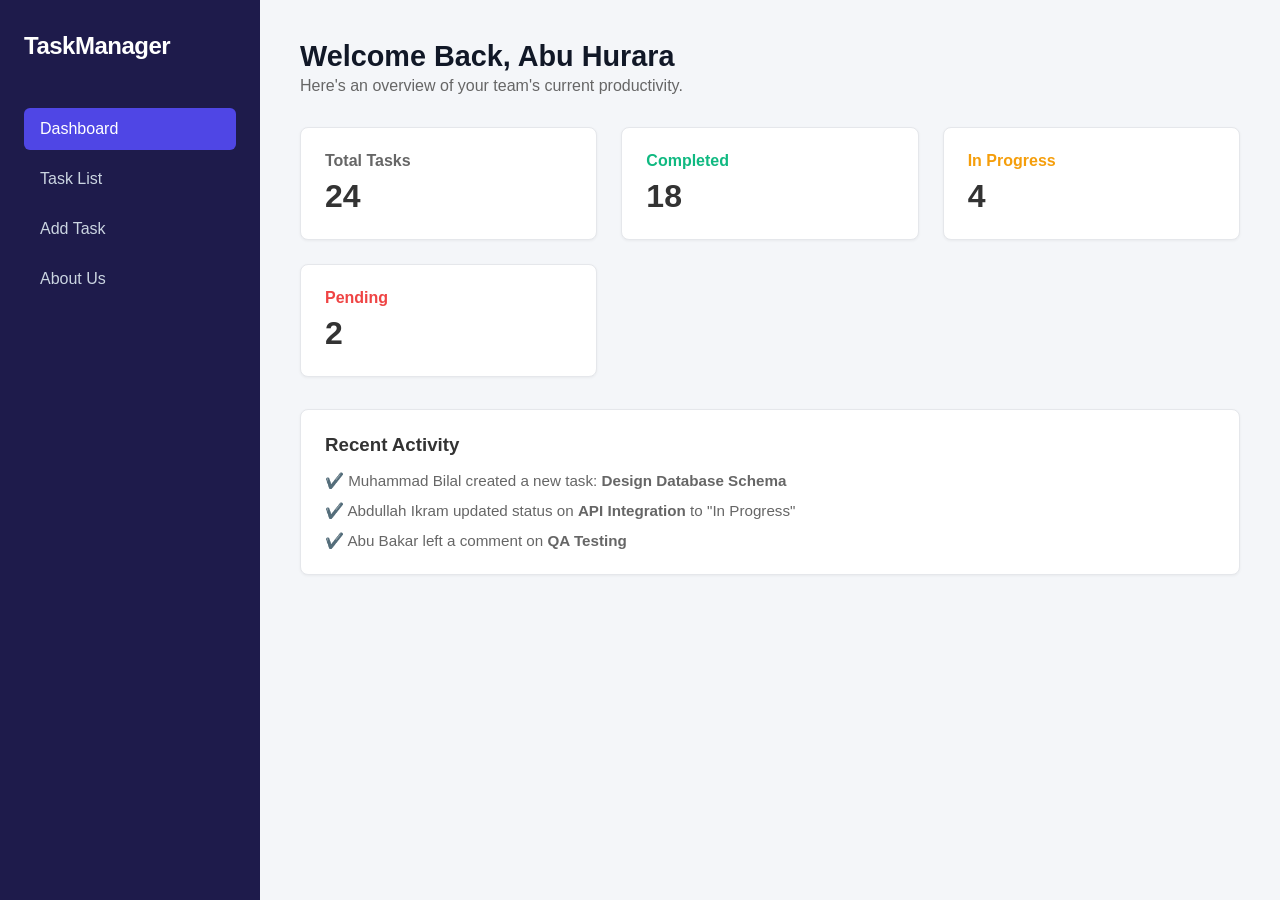
==== index.html @ b0321c3a "Setup repository skeleton and added initial index.html dashboard" ====
<!DOCTYPE html>
<html lang="en">
<head>
    <meta charset="UTF-8">
    <meta name="viewport" content="width=device-width, initial-scale=1.0">
    <title>Dashboard - TaskManager</title>
    <link rel="stylesheet" href="style.css">
</head>
<body>

    <nav>
        <h1>TaskManager</h1>
        <ul>
            <li><a href="index.html" class="active">Dashboard</a></li>
            <li><a href="task-list.html">Task List</a></li>
            <li><a href="add-task.html">Add Task</a></li>
            <li><a href="about.html">About Us</a></li>
        </ul>
    </nav>

    <main>
        <header>
            <h2>Welcome Back, Abu Hurara</h2>
            <p>Here's an overview of your team's current productivity.</p>
        </header>

        <section class="stats-grid">
            <div class="card">
                <h4 style="color: var(--text-muted)">Total Tasks</h4>
                <p style="font-size: 2rem; font-weight: bold; margin-top: 0.5rem;">24</p>
            </div>
            <div class="card">
                <h4 style="color: var(--success)">Completed</h4>
                <p style="font-size: 2rem; font-weight: bold; margin-top: 0.5rem;">18</p>
            </div>
            <div class="card">
                <h4 style="color: var(--warning)">In Progress</h4>
                <p style="font-size: 2rem; font-weight: bold; margin-top: 0.5rem;">4</p>
            </div>
            <div class="card">
                <h4 style="color: var(--danger)">Pending</h4>
                <p style="font-size: 2rem; font-weight: bold; margin-top: 0.5rem;">2</p>
            </div>
        </section>

        <section class="card">
            <h3 style="margin-bottom: 1rem;">Recent Activity</h3>
            <p style="color: var(--text-muted); font-size: 0.95rem; margin-bottom: 0.75rem;">✔️ Muhammad Bilal created a new task: <strong>Design Database Schema</strong></p>
            <p style="color: var(--text-muted); font-size: 0.95rem; margin-bottom: 0.75rem;">✔️ Abdullah Ikram updated status on <strong>API Integration</strong> to "In Progress"</p>
            <p style="color: var(--text-muted); font-size: 0.95rem;">✔️ Abu Bakar left a comment on <strong>QA Testing</strong></p>
        </section>
    </main>

</body>
</html>
---- style.css ----
:root {
    --bg-color: #f4f6f9;
    --card-bg: #ffffff;
    --text-main: #333333;
    --text-muted: #666666;
    --primary: #4f46e5;
    --primary-hover: #4338ca;
    --success: #10b981;
    --warning: #f59e0b;
    --danger: #ef4444;
    --border: #e5e7eb;
}

* {
    margin: 0;
    padding: 0;
    box-sizing: border-box;
    font-family: 'Segoe UI', Tahoma, Geneva, Verdana, sans-serif;
}

body {
    background-color: var(--bg-color);
    color: var(--text-main);
    display: flex;
    min-height: 100vh;
}

/* Sidebar Navigation */
nav {
    width: 260px;
    background-color: #1e1b4b;
    color: #ffffff;
    padding: 2rem 1.5rem;
    display: flex;
    flex-direction: column;
    gap: 2rem;
}

nav h1 {
    font-size: 1.5rem;
    font-weight: 700;
    letter-spacing: -0.5px;
    margin-bottom: 1rem;
}

nav ul {
    list-style: none;
    display: flex;
    flex-direction: column;
    gap: 0.5rem;
}

nav a {
    color: #cbd5e1;
    text-decoration: none;
    padding: 0.75rem 1rem;
    border-radius: 0.375rem;
    display: block;
    transition: all 0.2s;
}

nav a:hover, nav a.active {
    background-color: var(--primary);
    color: #ffffff;
}

/* Main Content Area */
main {
    flex: 1;
    padding: 2.5rem;
    overflow-y: auto;
}

header {
    margin-bottom: 2rem;
}

header h2 {
    font-size: 1.8rem;
    color: #111827;
}

header p {
    color: var(--text-muted);
    margin-top: 0.25rem;
}

/* UI Cards */
.card {
    background: var(--card-bg);
    border: 1px solid var(--border);
    border-radius: 0.5rem;
    padding: 1.5rem;
    box-shadow: 0 1px 3px rgba(0,0,0,0.05);
}

/* Grid Layouts */
.stats-grid {
    display: grid;
    grid-template-columns: repeat(auto-fit, minmax(220px, 1fr));
    gap: 1.5rem;
    margin-bottom: 2rem;
}

/* Forms */
.form-group {
    margin-bottom: 1.25rem;
}

.form-group label {
    display: block;
    font-weight: 600;
    margin-bottom: 0.5rem;
    font-size: 0.9rem;
}

.form-control {
    width: 100%;
    padding: 0.75rem;
    border: 1px solid var(--border);
    border-radius: 0.375rem;
    font-size: 1rem;
    outline: none;
}

.form-control:focus {
    border-color: var(--primary);
    box-shadow: 0 0 0 3px rgba(79, 70, 229, 0.1);
}

/* Buttons */
.btn {
    display: inline-block;
    padding: 0.75rem 1.5rem;
    border-radius: 0.375rem;
    font-weight: 600;
    text-decoration: none;
    cursor: pointer;
    border: none;
    transition: background 0.2s;
}

.btn-primary { background: var(--primary); color: white; }
.btn-primary:hover { background: var(--primary-hover); }
.btn-secondary { background: var(--border); color: var(--text-main); }
.btn-secondary:hover { background: #d1d5db; }

/* Tables & Lists */
.task-table {
    width: 100%;
    border-collapse: collapse;
    text-align: left;
}

.task-table th, .task-table td {
    padding: 1rem;
    border-bottom: 1px solid var(--border);
}

.task-table th {
    background-color: #f8fafc;
    color: var(--text-muted);
    font-weight: 600;
}

/* Badges */
.badge {
    padding: 0.25rem 0.5rem;
    border-radius: 0.25rem;
    font-size: 0.75rem;
    font-weight: 700;
    text-transform: uppercase;
}
.badge-high { background: #fee2e2; color: var(--danger); }
.badge-medium { background: #fef3c7; color: var(--warning); }
.badge-low { background: #d1fae5; color: var(--success); }
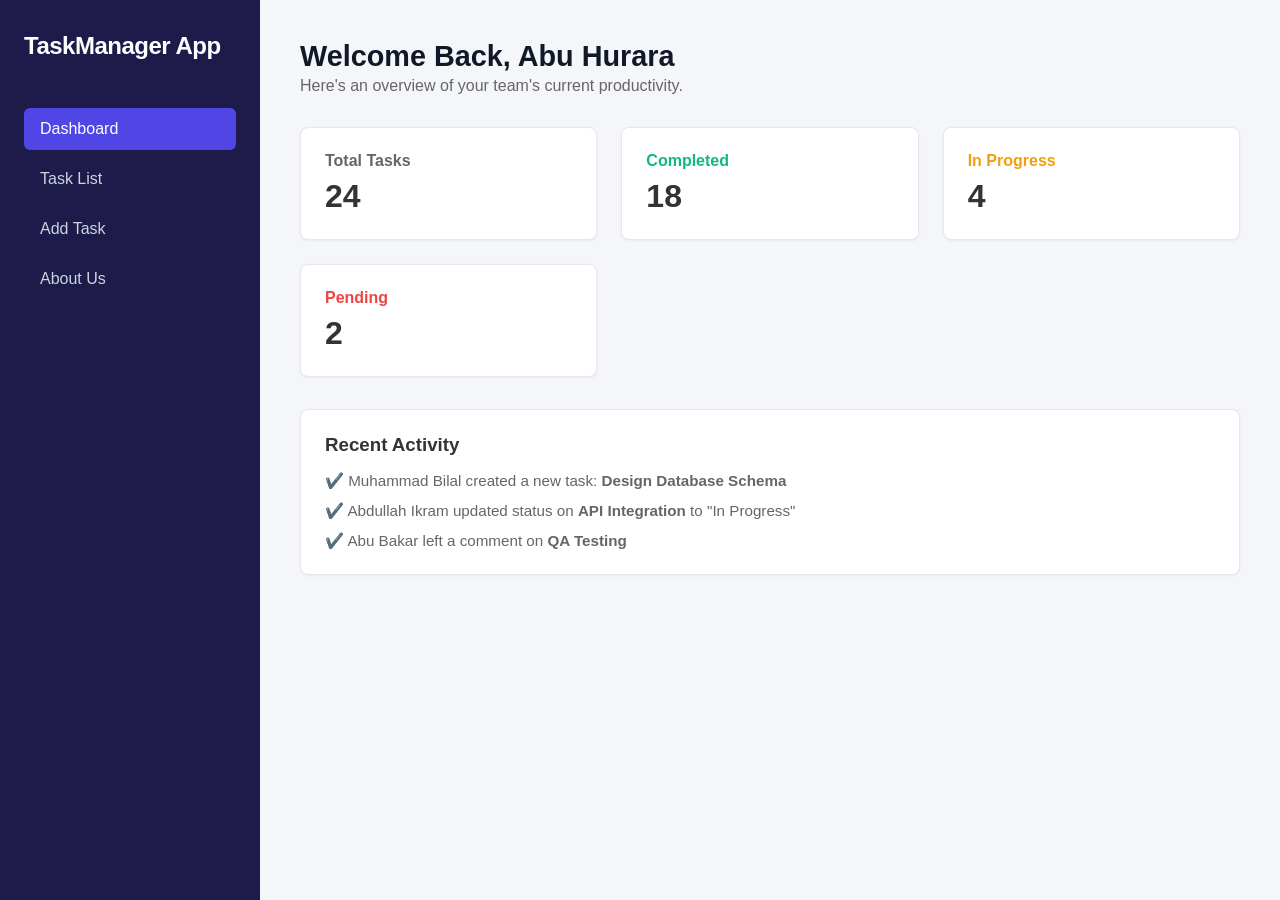
==== commit 7adca7db: "fix" ====
--- a/index.html
+++ b/index.html
@@ -9,7 +9,7 @@
 <body>
 
     <nav>
-        <h1>TaskManager</h1>
+        <h1>TaskManager App</h1>
         <ul>
             <li><a href="index.html" class="active">Dashboard</a></li>
             <li><a href="task-list.html">Task List</a></li>
